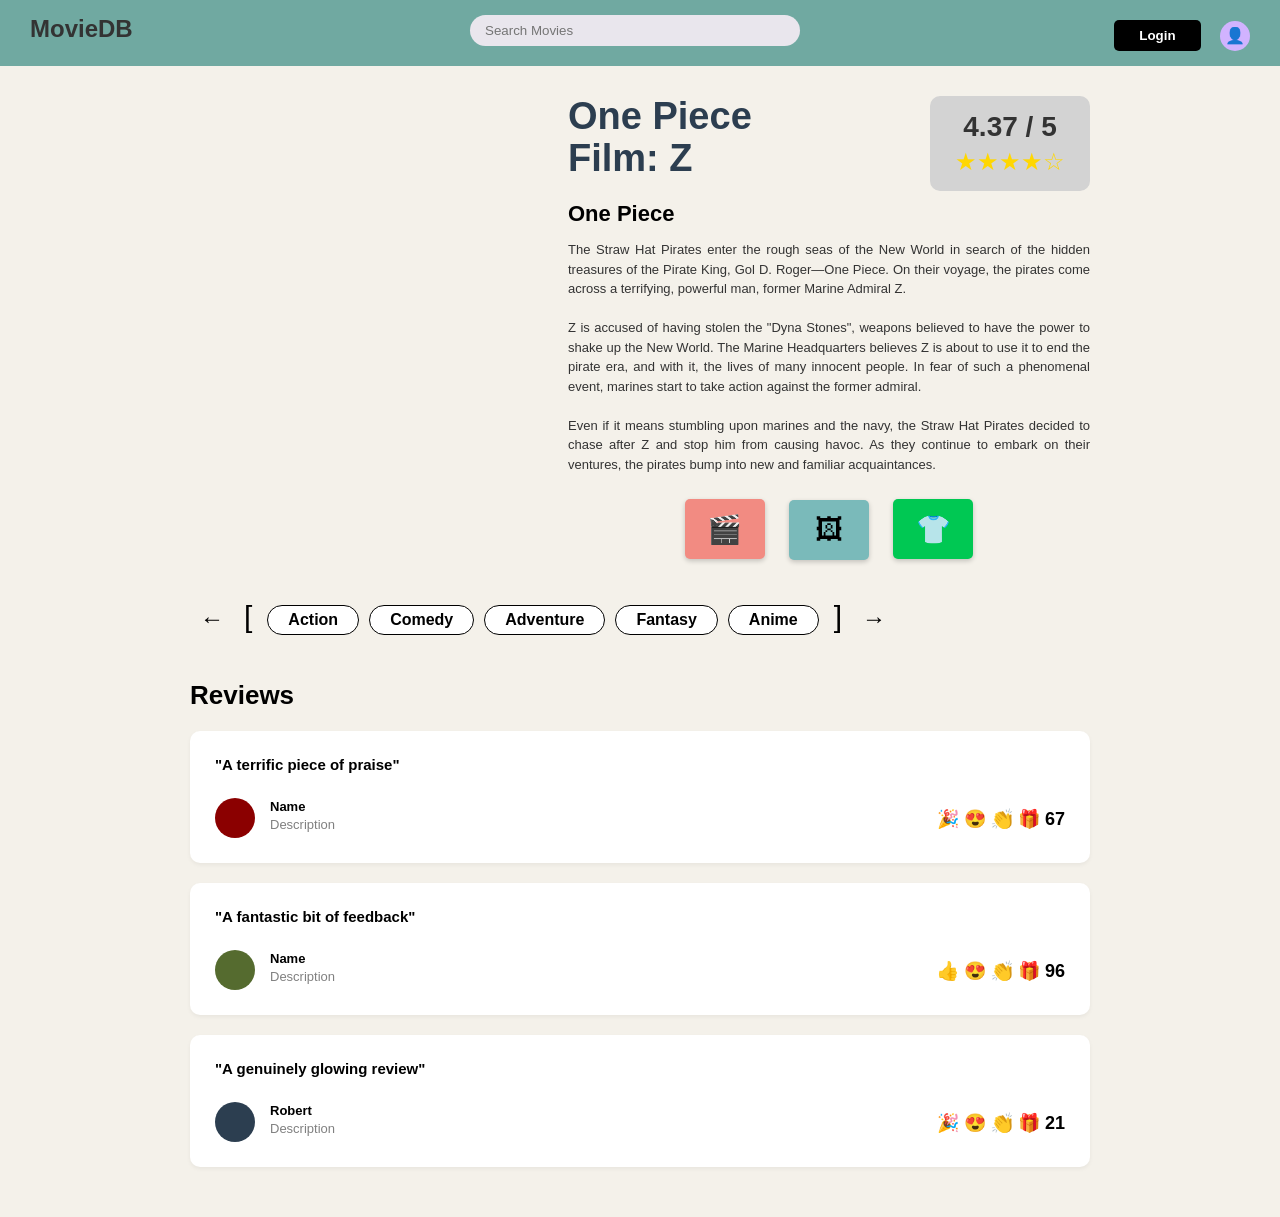
==== movie-detail_onepiece.html @ 2503a5ae "[New] User POV 1" ====
<!DOCTYPE html>
<html lang="id">
<head>
    <meta charset="UTF-8">
    <meta name="viewport" content="width=device-width, initial-scale=1.0">
    <title>One Piece Film: Z - MovieDB</title>
    <link rel="stylesheet" href="style.css">
</head>
<body class="bg-cream">

    <div class="navbar">
        <div class="nav-left">
            <a href="welcome.html" class="back-btn"> MovieDB</a>
        </div>
        <div class="nav-center">
            <input type="text" class="search-bar" placeholder="Search Movies">
        </div>
        <div class="nav-right">
            <button class="btn-black">Login</button>
            <div class="user-avatar">&#128100;</div>
        </div>
        <div class="clear"></div>
    </div>

    <div class="container">
        
        <div class="movie-hero">
            <div class="poster-col">
                <img >
            </div>
            
            <div class="details-col">
                <div class="title-section">
                    <h1 class="movie-title">One Piece<br>Film: Z</h1>
                    <div class="rating-box">
                        <h2>4.37 / 5</h2>
                        <div class="stars">&#9733;&#9733;&#9733;&#9733;&#9734;</div>
                    </div>
                    <div class="clear"></div>
                </div>

                <h3 class="subtitle">One Piece</h3>
                <p class="synopsis">
                    The Straw Hat Pirates enter the rough seas of the New World in search of the hidden treasures of the Pirate King, Gol D. Roger—One Piece. On their voyage, the pirates come across a terrifying, powerful man, former Marine Admiral Z.<br><br>
                    Z is accused of having stolen the "Dyna Stones", weapons believed to have the power to shake up the New World. The Marine Headquarters believes Z is about to use it to end the pirate era, and with it, the lives of many innocent people. In fear of such a phenomenal event, marines start to take action against the former admiral.<br><br>
                    Even if it means stumbling upon marines and the navy, the Straw Hat Pirates decided to chase after Z and stop him from causing havoc. As they continue to embark on their ventures, the pirates bump into new and familiar acquaintances.
                </p>

                <div class="action-buttons">
                    <button class="btn-action btn-trailer" onclick="playTrailer()">&#127916;</button>
                    <button class="btn-action btn-gallery" onclick="openGallery()">&#128444;</button>
                    <button class="btn-action btn-merch" onclick="openMerch()">&#128085;</button>
                </div>
            </div>
            <div class="clear"></div>
        </div>

        <div class="categories-section">
            <span class="nav-arrow">&#8592;</span>
            <span class="bracket">[</span>
            <button class="category-btn">Action</button>
            <button class="category-btn">Comedy</button>
            <button class="category-btn">Adventure</button>
            <button class="category-btn">Fantasy</button>
            <button class="category-btn">Anime</button>
            <span class="bracket">]</span>
            <span class="nav-arrow">&#8594;</span>
            <div class="clear"></div>
        </div>

        <div class="reviews-section">
            <h1 class="review-title">Reviews</h1>

            <div class="review-card">
                <p class="review-text">"A terrific piece of praise"</p>
                <div class="review-user">
                    <div class="user-pic bg-red"></div>
                    <div class="user-info">
                        <strong>Name</strong><br>
                        <span>Description</span>
                    </div>
                </div>
                <div class="review-reactions">
                    &#127881; &#128525; &#128079; &#127873; <strong>67</strong>
                </div>
                <div class="clear"></div>
            </div>

            <div class="review-card">
                <p class="review-text">"A fantastic bit of feedback"</p>
                <div class="review-user">
                    <div class="user-pic bg-green"></div>
                    <div class="user-info">
                        <strong>Name</strong><br>
                        <span>Description</span>
                    </div>
                </div>
                <div class="review-reactions">
                    &#128077; &#128525; &#128079; &#127873; <strong>96</strong>
                </div>
                <div class="clear"></div>
            </div>

            <div class="review-card">
                <p class="review-text">"A genuinely glowing review"</p>
                <div class="review-user">
                    <div class="user-pic bg-blue"></div>
                    <div class="user-info">
                        <strong>Robert</strong><br>
                        <span>Description</span>
                    </div>
                </div>
                <div class="review-reactions">
                    &#127881; &#128525; &#128079; &#127873; <strong>21</strong>
                </div>
                <div class="clear"></div>
            </div>

        </div>
    </div>
    <script src="script.js"></script>
</body>
</html>
---- style.css ----
body {
    margin: 0;
    padding: 0;
    font-family: Arial, Helvetica, sans-serif;
}
.clear { 
    clear: both; 
}
.navbar {
    background-color: #70a9a1; 
    padding: 15px 30px;
}
.nav-left { 
    float: 
    left; 
}
.nav-right { 
    float: right; 
    margin-top: 5px; 
}
.logo-text {
    margin: 0;
    color: #333333;
    font-size: 36px;
    font-weight: normal;
}
.search-bar {
    padding: 10px 15px;
    width: 250px;
    background-color: #e9e6ed;
    border: none;
    border-radius: 20px;
    margin-right: 10px;
}
.btn-black {
    background-color: black;
    color: white;
    padding: 10px 25px;
    border: none;
    border-radius: 5px;
    cursor: pointer;
    font-weight: bold;
}

/* ================= HALAMAN REGISTER ================= */
.bg-register {
    background-color: #f4f1ea; 
}
.register-box {
    width: 600px;
    margin: 50px auto;
    padding: 20px;
}
.title-register {
    color: #34495e; 
    font-size: 42px;
    font-weight: bold;
    margin-bottom: 40px;
}
.form-label-reg {
    font-size: 24px;
    font-weight: bold;
    color: black;
    margin-bottom: 5px;
}
.input-field-reg {
    width: 95%; 
    padding: 15px 20px;
    margin-bottom: 20px;
    border: 1.5px solid black;
    border-radius: 30px; 
    font-size: 18px;
    outline: none;
}
.btn-teal {
    background-color: #70a9a1;
    width: 300px;
    height: 50px;
    border: none;
    border-radius: 25px;
    cursor: pointer;
}
.login-link-text {
    font-size: 22px;
    margin-top: 10px;
}
.login-link-text a {
    color: black;
    text-decoration: underline;
}

/* ================= HALAMAN LOGIN ================= */
.top-bg {
    background-image: url('https://wallup.net/wp-content/uploads/2019/09/859126-poster-movie-film-movies-posters-748x529.jpg'); 
    background-size: cover;
    background-position: center;
    height : 400px;
    padding-bottom: 80px; 
}
.login-box {
    width: 600px;
    margin: 60px auto 0 auto;
    background-color: rgba(30, 30, 30, 0.7); 
    padding: 40px;
    border-radius: 25px;
}
.title-login {
    color: white;
    font-size: 40px;
    margin-bottom: 30px;
}
.form-label-login {
    font-size: 24px;
    font-weight: bold;
    color: white;
    margin-bottom: 10px;
}
.input-field-login {
    width: 92%;
    padding: 15px 20px;
    margin-bottom: 20px;
    border: none;
    border-radius: 15px; 
    font-size: 18px;
}
.links {
    font-size: 18px;
    line-height: 1.6;
    margin-top: 5px;
}
.btn-login-submit {
    background-color: black;
    color: white;
    padding: 15px 40px;
    font-size: 22px;
    font-weight: bold;
    border: none;
    border-radius: 30px;
    cursor: pointer;
}

/* ================= HALAMAN WELCOME ================= */
.bottom-bg {
    background-color: #f4f1ea;
    padding-top: 25px;
    padding-bottom: 60px;
}
.categories-container {
    width: 780px;
    margin: 0 auto;
}
.icon-nav, .bracket {
    float: left;
    font-size: 28px;
    margin-top: 6px;
    margin-left: 10px;
    margin-right: 10px;
}
.bracket {
    font-size: 32px;
    font-weight: lighter;
    margin-top: 2px;
}
.category-btn {
    float: left;
    margin: 5px 8px;
    padding: 6px 20px;
    border: 1px solid black;
    border-radius: 20px;
    background-color: #f4f1ea;
    font-weight: bold;
    font-size: 18px;
}
.article-section {
    max-width: 800px;      
    width: 90%;           
    margin: 50px auto;    
    padding: 20px;        
    font-size: 16px;      
    line-height: 1.8;         
    font-family: Arial, Helvetica, sans-serif;
    text-align: justify;
}
/* === TAMBAHAN UNTUK DASHBOARD.HTML === */

.nav-left {
    display: flex;
    align-items: center;
    gap: 20px;
}

.back-btn {
    text-decoration: none;
    color: #333;
    font-size: 24px;
    font-weight: bold;
    transition: transform 0.2s;
}

.back-btn:hover {
    transform: scale(1.1);
}

/* === HERO WELCOME === */
.hero-welcome {
    position: relative;
    height: 400px;
    /* Background Clapperboard */
    background: url('https://images.unsplash.com/photo-1585647347384-2593bc35786b?auto=format&fit=crop&w=1200&q=80') center/cover no-repeat;
    display: flex;
    flex-direction: column;
    justify-content: center;
    align-items: center;
}

.welcome-overlay {
    position: absolute;
    top: 0; left: 0; right: 0; bottom: 0;
    background: rgba(0, 0, 0, 0.6);
    z-index: 1;
}

.welcome-text {
    position: relative;
    z-index: 2;
    color: #fff;
    font-size: 48px;
    letter-spacing: 5px;
    margin-bottom: 30px;
    margin-top: 50px;
}

.hero-posters {
    position: relative;
    z-index: 2;
    display: flex;
    gap: 15px;
    margin-top: auto;
    padding-bottom: 20px;
}

.hero-posters img {
    width: 120px;
    height: 180px;
    object-fit: cover;
    border-radius: 8px;
    box-shadow: 0 4px 10px rgba(0,0,0,0.5);
    border: 2px solid transparent;
    transition: 0.3s;
}

.hero-posters img:hover {
    transform: translateY(-5px);
    border-color: #7ababa;
}

/* === MOVIE CATALOG GRID === */
.movie-catalog {
    padding: 40px 10%;
    max-width: 1200px;
    margin: 0 auto;
    display: grid;
    grid-template-columns: 1fr 1fr; /* Mengatur menjadi 2 Kolom */
    gap: 30px;
}

.movie-card {
    background: #fff;
    border-radius: 10px;
    overflow: hidden;
    box-shadow: 0 4px 8px rgba(0,0,0,0.05);
    transition: transform 0.3s ease;
    cursor: pointer;
}

.movie-card:hover {
    transform: translateY(-5px);
    box-shadow: 0 8px 16px rgba(0,0,0,0.1);
}

.movie-card img {
    width: 100%;
    height: 350px;
    object-fit: cover;
}

.movie-card h4 {
    padding: 15px 20px;
    font-size: 16px;
    color: #333;
    font-weight: 600;
}

/* === KODE CSS UNTUK POP-UP === */
.modal-overlay {
    display: none; /* Sembunyikan pop-up secara default */
    position: fixed; /* Mengunci posisi agar melayang di layar */
    top: 0;
    left: 0;
    width: 100%;
    height: 100%;
    background-color: rgba(0, 0, 0, 0.7); /* Efek redup transparan */
    z-index: 9999; /* Memastikan pop-up berada di lapisan paling atas */
}

.modal-overlay .login-box {
    margin: 10% auto 0 auto; /* Menengahkan kotak form */
    position: relative;
}

/* Desain Tombol X (Close) */
.close-btn {
    position: absolute;
    top: 15px;
    right: 25px;
    font-size: 30px;
    font-weight: bold;
    color: white;
    cursor: pointer;
}

.close-btn:hover {
    color: #70a9a1; /* Berubah warna saat di-hover */
}
/* RESET & GLOBAL */
body {
    margin: 0;
    padding: 0;
    font-family: Arial, Helvetica, sans-serif;
}
.bg-cream {
    background-color: #f4f1ea;
}
.clear {
    clear: both;
}
.container {
    width: 900px;
    margin: 0 auto;
    padding: 30px;
}

/* NAVBAR */
.navbar {
    background-color: #70a9a1;
    padding: 15px 30px;
}
.nav-left {
    float: left;
    width: 25%;
}
.back-btn {
    text-decoration: none;
    color: #333;
    font-size: 24px;
    font-weight: bold;
}
.nav-center {
    float: left;
    width: 50%;
    text-align: center;
}
.search-bar {
    padding: 8px 15px;
    width: 300px;
    background-color: #e9e6ed;
    border: none;
    border-radius: 20px;
}
.nav-right {
    float: right;
    width: 25%;
    text-align: right;
}
.btn-black {
    background-color: black;
    color: white;
    padding: 8px 25px;
    border: none;
    border-radius: 5px;
    cursor: pointer;
    font-weight: bold;
    margin-right: 15px;
}
.user-avatar {
    display: inline-block;
    background-color: #d1b3ff;
    color: white;
    border-radius: 50%;
    width: 30px;
    height: 30px;
    text-align: center;
    line-height: 30px;
    vertical-align: middle;
}

/* MOVIE HERO SECTION (TATA LETAK FLOAT 2 KOLOM) */
.movie-hero {
    margin-bottom: 30px;
}
.poster-col {
    float: left;
    width: 38%;
}
.movie-poster {
    width: 100%;
    border: 5px solid white;
    box-shadow: 0 4px 8px rgba(0,0,0,0.1);
}
.details-col {
    float: right;
    width: 58%;
}
.title-section {
    margin-bottom: 5px;
}
.movie-title {
    float: left;
    font-size: 38px;
    color: #2c3e50;
    margin: 0;
    line-height: 1.1;
}
.rating-box {
    float: right;
    background-color: #d3d3d3;
    padding: 15px 25px;
    border-radius: 10px;
    text-align: center;
}
.rating-box h2 {
    margin: 0;
    font-size: 28px;
    color: #333;
}
.stars {
    color: gold;
    font-size: 24px;
    margin-top: 5px;
}
.subtitle {
    font-size: 22px;
    margin: 10px 0;
    color: #000;
}
.synopsis {
    font-size: 13px;
    line-height: 1.5;
    color: #333;
    text-align: justify;
    margin-bottom: 25px;
}

/* ACTION BUTTONS */
.action-buttons {
    text-align: center;
}
.btn-action {
    width: 80px;
    height: 60px;
    font-size: 28px;
    border: none;
    border-radius: 5px;
    margin: 0 10px;
    cursor: pointer;
    box-shadow: 0 2px 5px rgba(0,0,0,0.2);
}
.btn-trailer { background-color: #f28b82; }
.btn-gallery { background-color: #7ababa; }
.btn-merch { background-color: #00c853; }

/* CATEGORIES */
.categories-section {
    text-align: center;
    margin: 40px 0;
}
.nav-arrow, .bracket {
    float: left;
    font-size: 24px;
    margin: 5px 10px;
    font-weight: bold;
}
.bracket {
    font-size: 30px;
    font-weight: normal;
    margin-top: 0;
}
.category-btn {
    float: left;
    margin: 5px;
    padding: 5px 20px;
    border: 1px solid black;
    border-radius: 15px;
    background-color: white;
    font-weight: bold;
    font-size: 16px;
}

/* REVIEWS SECTION */
.reviews-section {
    margin-top: 30px;
}
.review-title {
    font-size: 26px;
    margin-bottom: 20px;
}
.review-card {
    background-color: white;
    padding: 25px;
    border-radius: 10px;
    margin-bottom: 20px;
    box-shadow: 0 2px 4px rgba(0,0,0,0.05);
}
.review-text {
    font-size: 15px;
    font-weight: bold;
    margin-top: 0;
    margin-bottom: 25px;
}
.review-user {
    float: left;
}
.user-pic {
    float: left;
    width: 40px;
    height: 40px;
    border-radius: 50%;
    margin-right: 15px;
}
.bg-red { background-color: darkred; }
.bg-green { background-color: darkolivegreen; }
.bg-blue { background-color: #2c3e50; }

.user-info {
    float: left;
    font-size: 13px;
    line-height: 1.4;
}
.user-info span {
    color: gray;
}
.review-reactions {
    float: right;
    font-size: 18px;
    margin-top: 10px;
}
/* --- PENGATURAN SLIDE BAR FILM --- */

.slider-wrapper {
    position: relative;
    width: 90%; 
    margin: 20px auto; 
    text-align: center;
}

.movie-catalog {
    display: block; /* Menetralkan jika ada efek 'float' dari kodingan lamamu */
    width: 100%; /* Memaksa wadah mengambil ruang penuh */
    overflow-x: auto; 
    white-space: nowrap; 
    scroll-behavior: smooth; 
    padding: 10px 0;
    text-align: center; 
}

/* Menyembunyikan scrollbar jelek bawaan browser agar terlihat premium */
.movie-catalog::-webkit-scrollbar {
    display: none;
}

.movie-card {
    display: inline-block; /* Pengganti fungsi Float agar berjajar ke samping */
    vertical-align: top;
    width: 200px; /* Ukuran lebar masing-masing poster */
    margin: 0 20px; /* Jarak antar kartu film */
    white-space: normal; /* Mengembalikan teks di bawah poster agar normal */
    text-align: center;
}

.movie-card img {
    width: 100%;
    border-radius: 8px; /* Memberikan efek lengkung di sudut poster */
}

/* Pengaturan Tampilan Tombol Geser */
.slide-btn {
    position: absolute;
    top: 50%;
    transform: translateY(-50%);
    background-color: rgba(112, 169, 161, 0.8); /* Menggunakan warna teal khas desainmu */
    color: white;
    border: none;
    padding: 15px 10px;
    cursor: pointer;
    z-index: 10;
    font-size: 20px;
    font-weight: bold;
    border-radius: 5px;
}

.slide-btn:hover {
    background-color: #333; /* Warna berubah jadi gelap saat kursor diarahkan */
}

.left-btn {
    left: -15px; /* Menggeser tombol ke pinggir kiri */
}

.right-btn {
    right: -15px; /* Menggeser tombol ke pinggir kanan */
}
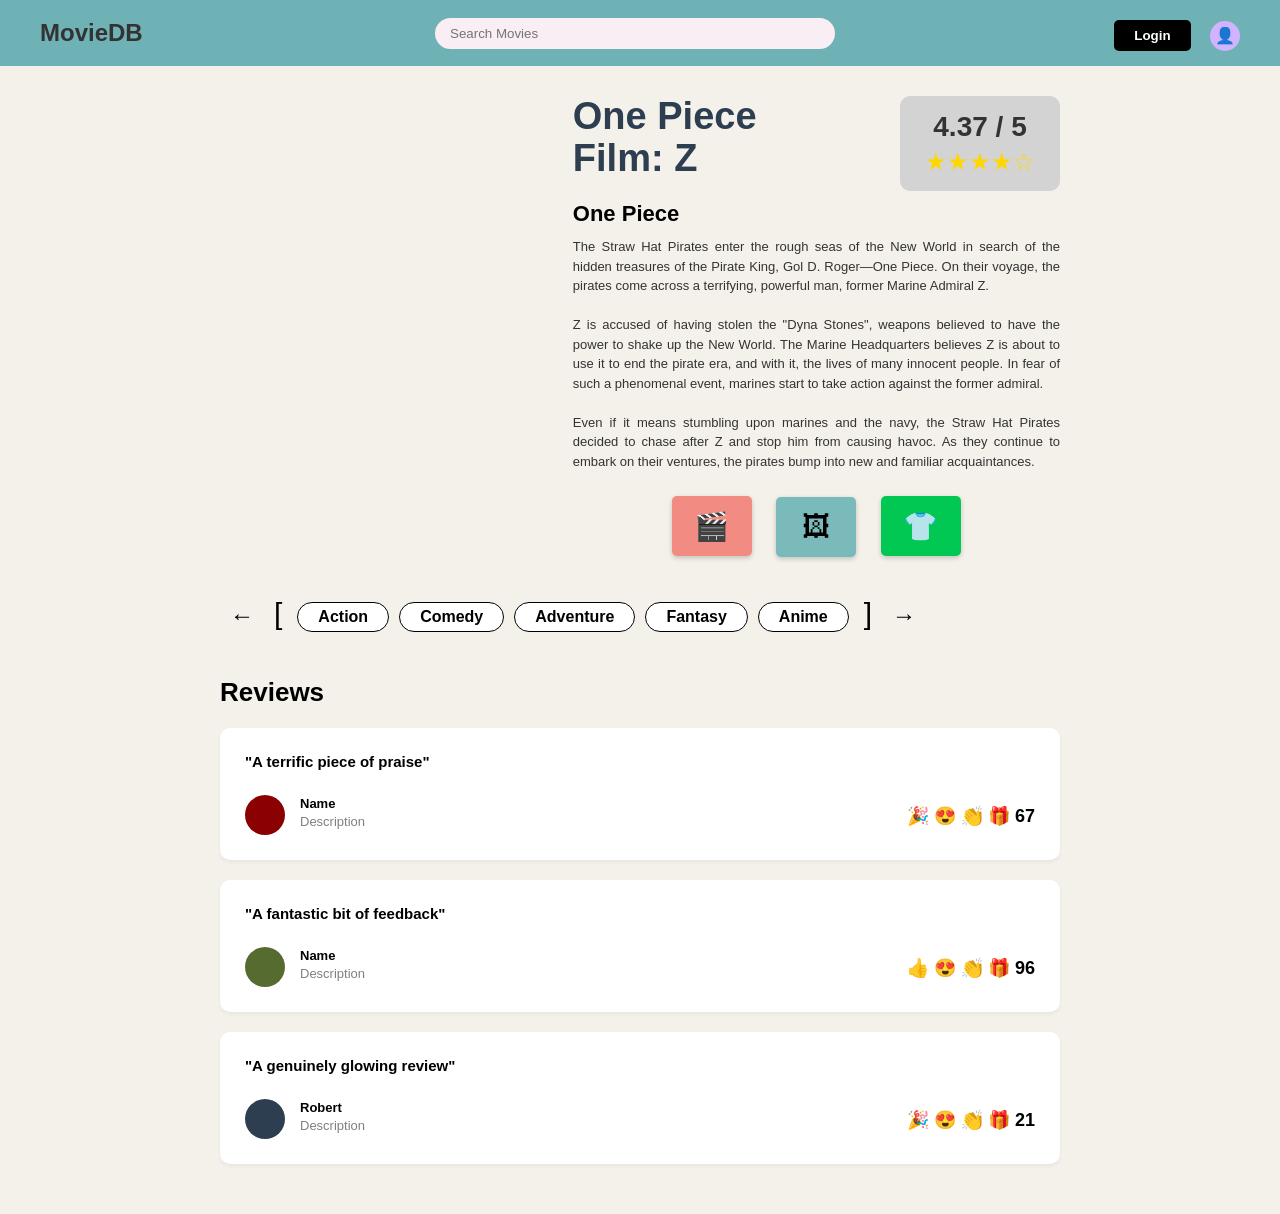
==== commit 098d765d: "Saving my local movie detail files before pulling" ====
--- a/movie-detail_onepiece.html
+++ b/movie-detail_onepiece.html
@@ -15,9 +15,9 @@
         <div class="nav-center">
             <input type="text" class="search-bar" placeholder="Search Movies">
         </div>
-        <div class="nav-right">
+       <div class="nav-right">
             <button class="btn-black">Login</button>
-            <div class="user-avatar">&#128100;</div>
+            <div class="user-avatar" onclick="window.location.href='profile.html'" style="cursor: pointer;">&#128100;</div>
         </div>
         <div class="clear"></div>
     </div>
@@ -80,8 +80,7 @@
                         <span>Description</span>
                     </div>
                 </div>
-                <div class="review-reactions">
-                    &#127881; &#128525; &#128079; &#127873; <strong>67</strong>
+               <div class="review-reactions" onclick="openReactionModal()" style="cursor: pointer;" title="Lihat siapa yang bereaksi">🎉 😍 👏 🎁 <strong>67</strong>
                 </div>
                 <div class="clear"></div>
             </div>
@@ -95,9 +94,9 @@
                         <span>Description</span>
                     </div>
                 </div>
-                <div class="review-reactions">
-                    &#128077; &#128525; &#128079; &#127873; <strong>96</strong>
-                </div>
+               <div class="review-reactions" onclick="openReactionModal()" style="cursor: pointer;" title="Lihat siapa yang bereaksi">
+    👍 😍 👏 🎁 <strong>96</strong>
+</div>
                 <div class="clear"></div>
             </div>
 
@@ -110,12 +109,20 @@
                         <span>Description</span>
                     </div>
                 </div>
-                <div class="review-reactions">
-                    &#127881; &#128525; &#128079; &#127873; <strong>21</strong>
-                </div>
+                <div class="review-reactions" onclick="openReactionModal()" style="cursor: pointer;" title="Lihat siapa yang bereaksi">
+    🎉 😍 👏 🎁 <strong>21</strong>
+</div>
                 <div class="clear"></div>
-            </div>
-
+            </div> </div> <div id="reactionModal" class="reaction-modal">
+        <div class="reaction-modal-content">
+            <span class="close-btn" onclick="closeReactionModal()">&times;</span>
+            <h2 style="margin-top: 0; border-bottom: 2px solid #70a9a1; padding-bottom: 10px;">Reaksi Ulasan</h2>
+            
+            <ul class="reaction-list">
+                <li><div class="user-pic bg-red" style="display:inline-block; vertical-align:middle; width:30px; height:30px; border-radius:50%;"></div> <strong>Budi</strong> memberikan 🎉</li>
+                <li><div class="user-pic bg-blue" style="display:inline-block; vertical-align:middle; width:30px; height:30px; border-radius:50%;"></div> <strong>Siti</strong> memberikan 😍</li>
+                <li><div class="user-pic bg-green" style="display:inline-block; vertical-align:middle; width:30px; height:30px; border-radius:50%;"></div> <strong>Andi</strong> memberikan 👏</li>
+            </ul>
         </div>
     </div>
     <script src="script.js"></script>
--- a/style.css
+++ b/style.css
@@ -608,4 +608,211 @@
 
 .right-btn {
     right: -15px; /* Menggeser tombol ke pinggir kanan */
+}
+/* ===============================
+   Gaya Pop-up (Modal) Reaksi Emoji
+   =============================== */
+.reaction-modal {
+    display: none; /* Disembunyikan secara default */
+    position: fixed; 
+    z-index: 1000; /* Menimpa semua elemen lain */
+    left: 0;
+    top: 0;
+    width: 100%; 
+    height: 100%; 
+    background-color: rgba(0,0,0,0.6); /* Efek latar belakang gelap transparan */
+}
+
+.reaction-modal-content {
+    background-color: #f4f1ea; /* Warna krem sesuai tema webmu */
+    margin: 10% auto; /* Jarak dari atas dan posisikan di tengah */
+    padding: 20px;
+    border: 2px solid #70a9a1; /* Border teal khas desainmu */
+    width: 40%; /* Lebar kotak pop-up */
+    box-sizing: border-box;
+}
+
+.close-btn {
+    color: #888;
+    float: right; /* Memanfaatkan Box Model Float */
+    font-size: 28px;
+    font-weight: bold;
+    cursor: pointer;
+}
+
+.close-btn:hover,
+.close-btn:focus {
+    color: #000;
+}
+
+.reaction-list {
+    list-style-type: none;
+    padding: 0;
+    margin: 0;
+}
+
+.reaction-list li {
+    padding: 10px 0;
+    border-bottom: 1px solid #ccc;
+    font-size: 16px;
+}
+* {
+    margin: 0;
+    padding: 0;
+    box-sizing: border-box;
+    font-family: 'Segoe UI', Tahoma, Geneva, Verdana, sans-serif;
+}
+
+body {
+    background-color: #f6f3ee;
+    color: #000;
+}
+
+/* === NAVBAR === */
+.navbar {
+    display: flex;
+    justify-content: space-between;
+    align-items: center;
+    background-color: #6fb2b6;
+    padding: 15px 40px;
+}
+
+.logo-text {
+    font-size: 24px;
+    color: #333;
+    font-weight: normal;
+}
+
+.search-bar {
+    background-color: #f8eef3;
+    padding: 8px 15px;
+    border-radius: 20px;
+    width: 400px;
+    border: none;
+    outline: none;
+}
+
+.btn-black {
+    background-color: #000;
+    color: #fff;
+    border: none;
+    padding: 8px 20px;
+    border-radius: 5px;
+    cursor: pointer;
+}
+
+/* === KONTEN PROFIL === */
+.profile-container {
+    max-width: 600px;
+    margin: 40px auto;
+    padding: 0 20px;
+}
+
+.avatar-section {
+    display: flex;
+    justify-content: center;
+    margin-bottom: 30px;
+}
+
+.avatar-circle {
+    background-color: #e6ddff;
+    width: 100px;
+    height: 100px;
+    border-radius: 50%;
+    display: flex;
+    justify-content: center;
+    align-items: center;
+}
+
+.avatar-circle i {
+    font-size: 50px;
+    color: #4b3084;
+}
+
+/* === STYLING FORM === */
+.form-group {
+    display: flex;
+    flex-direction: column;
+    margin-bottom: 20px;
+}
+
+.form-group label {
+    font-weight: 800;
+    font-size: 18px;
+    margin-bottom: 8px;
+}
+
+.form-group input,
+.form-group textarea {
+    width: 100%;
+    padding: 12px 20px;
+    border: 1px solid #000;
+    background-color: #fff;
+    font-size: 16px;
+    outline: none;
+}
+
+.form-group textarea {
+    resize: vertical;
+}
+
+.button-group {
+    display: flex;
+    justify-content: center;
+    margin-top: 30px;
+}
+
+.save-btn {
+    background-color: #7ababc;
+    color: #000;
+    font-size: 18px;
+    font-weight: bold;
+    text-decoration: underline;
+    border: none;
+    padding: 12px 60px;
+    border-radius: 25px;
+    cursor: pointer;
+}
+
+/* === CLASS BANTUAN === */
+.hidden {
+    display: none !important;
+}
+
+/* === STYLING TAMPILAN HASIL === */
+#viewProfile {
+    margin-top: 10px;
+}
+
+.info-row {
+    display: flex;
+    align-items: center;
+    margin-bottom: 20px;
+}
+
+.info-row.align-top {
+    align-items: flex-start; 
+}
+
+.info-label {
+    width: 160px;
+    font-size: 18px;
+    font-weight: 800;
+    text-align: center;
+    padding-right: 20px;
+}
+
+.info-box {
+    flex: 1;
+    padding: 12px 15px;
+    border: 1px solid #000;
+    background-color: #fff;
+    font-size: 16px;
+    font-weight: bold;
+    min-height: 45px;
+}
+
+.bio-box {
+    min-height: 150px;
+    font-weight: 600;
 }
